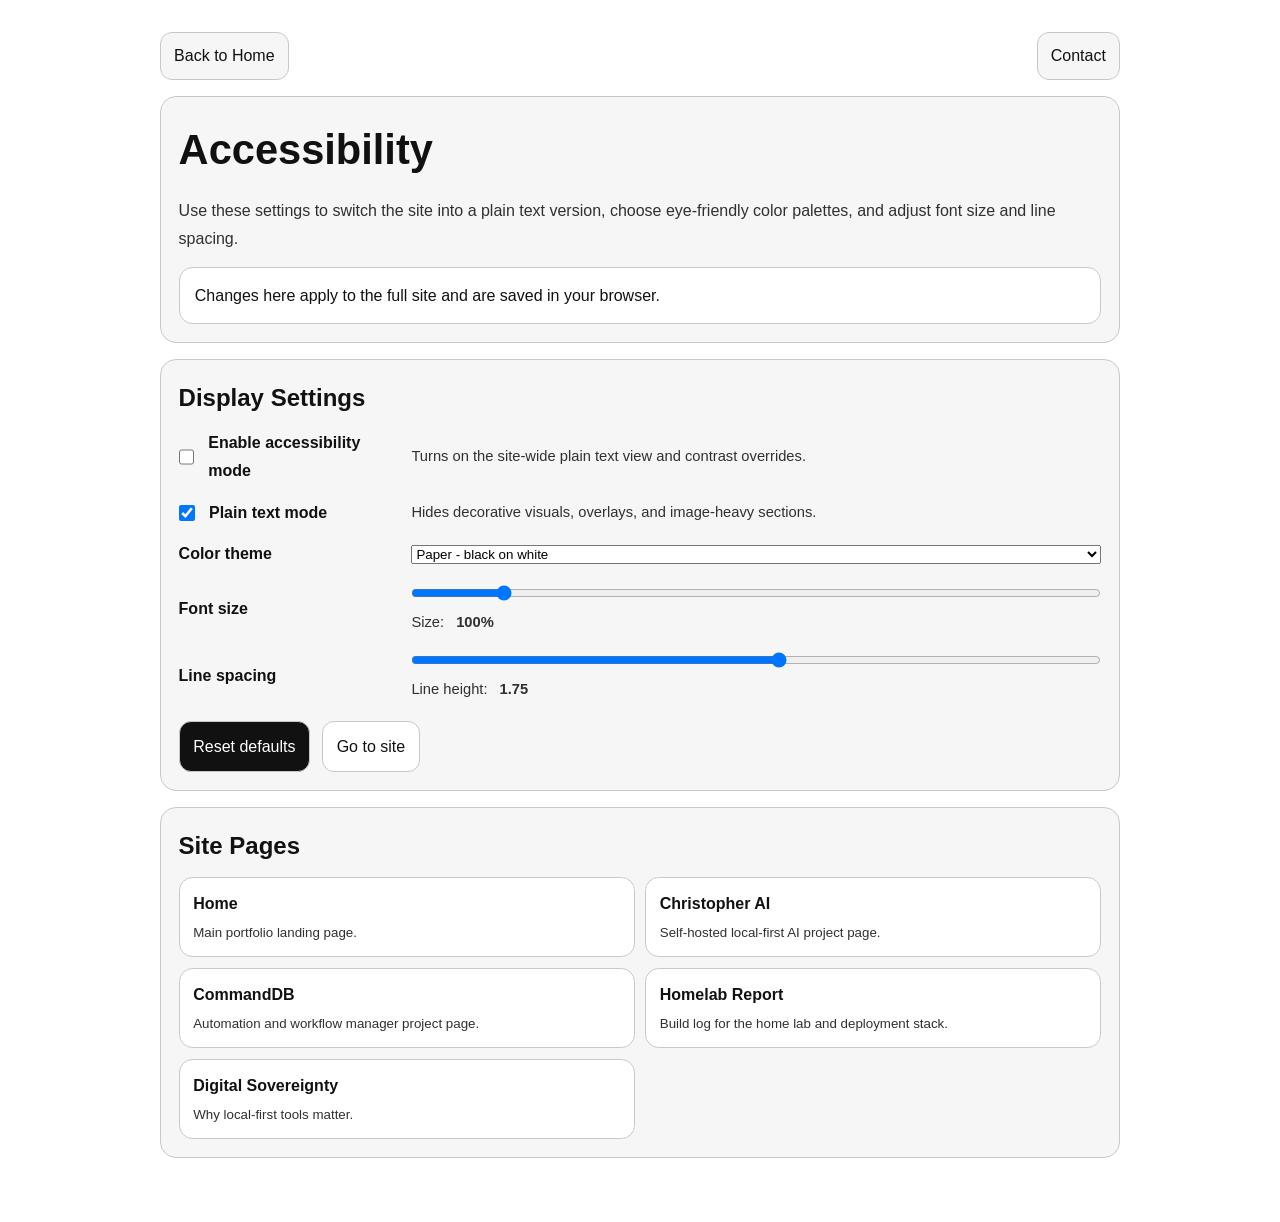
==== accessibility.html @ 6d7f8be4 "Add site accessibility controls" ====
<!DOCTYPE html>
<html lang="en">
<head>
    <meta charset="UTF-8">
    <meta name="viewport" content="width=device-width, initial-scale=1.0">
    <title>Accessibility | Hexoden.dev</title>
    <meta name="description" content="Accessibility settings for the Hexoden portfolio, including plain text mode, color themes, and font size controls.">
    <script src="accessibility.js"></script>
    <style>
        :root {
            --bg: #ffffff;
            --surface: #f6f6f6;
            --surface-2: #efefef;
            --line: #c8c8c8;
            --text: #111111;
            --muted: #303030;
            --cyan: #0b5cab;
            --amber: #8a5a00;
            --magenta: #7a004f;
            --shadow: none;
        }

        * {
            box-sizing: border-box;
            margin: 0;
            padding: 0;
        }

        html {
            background: var(--bg);
            min-height: 100%;
        }

        body {
            font-family: Arial, Helvetica, sans-serif;
            background: var(--bg);
            color: var(--text);
            min-height: 100vh;
            line-height: 1.75;
        }

        a {
            color: var(--cyan);
        }

        .wrap {
            width: min(960px, 92vw);
            margin: 0 auto;
            padding: 2rem 0 3rem;
        }

        .topbar {
            display: flex;
            justify-content: space-between;
            align-items: center;
            gap: 1rem;
            margin-bottom: 1rem;
            flex-wrap: wrap;
        }

        .back-link {
            display: inline-flex;
            align-items: center;
            gap: 0.4rem;
            padding: 0.55rem 0.82rem;
            border: 1px solid var(--line);
            border-radius: 0.75rem;
            background: var(--surface);
            color: var(--text);
            text-decoration: none;
        }

        .hero,
        .panel {
            background: var(--surface);
            border: 1px solid var(--line);
            border-radius: 1rem;
            padding: 1.1rem;
            margin-bottom: 1rem;
        }

        h1,
        h2,
        h3 {
            font-family: Arial, Helvetica, sans-serif;
            letter-spacing: normal;
            text-transform: none;
            margin-bottom: 0.6rem;
        }

        h1 {
            font-size: clamp(1.8rem, 4vw, 2.6rem);
        }

        p {
            margin-bottom: 0.85rem;
            color: var(--muted);
        }

        .note {
            border: 1px solid var(--line);
            background: #fff;
            border-radius: 0.85rem;
            padding: 0.85rem 0.95rem;
            margin-top: 0.9rem;
        }

        .controls {
            display: grid;
            gap: 0.85rem;
        }

        .control-row {
            display: grid;
            grid-template-columns: 220px 1fr;
            gap: 0.8rem;
            align-items: center;
        }

        label {
            font-weight: 700;
        }

        input[type="range"],
        select {
            width: 100%;
        }

        input[type="checkbox"] {
            width: 1rem;
            height: 1rem;
            margin-right: 0.45rem;
        }

        .toggle-line {
            display: flex;
            align-items: center;
            gap: 0.45rem;
        }

        .values {
            display: flex;
            gap: 0.75rem;
            flex-wrap: wrap;
            color: var(--muted);
            font-size: 0.92rem;
        }

        .page-links {
            display: grid;
            grid-template-columns: repeat(2, minmax(220px, 1fr));
            gap: 0.65rem;
            list-style: none;
            padding: 0;
        }

        .page-links li {
            border: 1px solid var(--line);
            border-radius: 0.85rem;
            padding: 0.75rem 0.85rem;
            background: #fff;
        }

        .page-links a {
            display: block;
            font-weight: 700;
            text-decoration: none;
            color: var(--text);
        }

        .page-links small {
            display: block;
            margin-top: 0.2rem;
            color: var(--muted);
        }

        .actions {
            display: flex;
            gap: 0.75rem;
            flex-wrap: wrap;
            margin-top: 0.3rem;
        }

        .button {
            display: inline-flex;
            align-items: center;
            gap: 0.4rem;
            padding: 0.65rem 0.85rem;
            border-radius: 0.75rem;
            border: 1px solid var(--line);
            background: #fff;
            color: var(--text);
            text-decoration: none;
            cursor: pointer;
            font: inherit;
        }

        .button.primary {
            background: var(--text);
            color: var(--bg);
        }

        .grid-two {
            display: grid;
            grid-template-columns: repeat(2, minmax(240px, 1fr));
            gap: 1rem;
        }

        @media (max-width: 760px) {
            .grid-two,
            .page-links {
                grid-template-columns: 1fr;
            }

            .control-row {
                grid-template-columns: 1fr;
            }
        }
    </style>
</head>
<body>
    <main class="wrap">
        <div class="topbar">
            <a class="back-link" href="index.html">Back to Home</a>
            <a class="back-link" href="index.html#contact">Contact</a>
        </div>

        <section class="hero">
            <h1>Accessibility</h1>
            <p>Use these settings to switch the site into a plain text version, choose eye-friendly color palettes, and adjust font size and line spacing.</p>
            <div class="note">Changes here apply to the full site and are saved in your browser.</div>
        </section>

        <section class="panel">
            <h2>Display Settings</h2>
            <div class="controls">
                <div class="control-row">
                    <label class="toggle-line" for="accessibility-enabled">
                        <input id="accessibility-enabled" type="checkbox">
                        Enable accessibility mode
                    </label>
                    <div class="values">Turns on the site-wide plain text view and contrast overrides.</div>
                </div>

                <div class="control-row">
                    <label class="toggle-line" for="accessibility-plain-text">
                        <input id="accessibility-plain-text" type="checkbox">
                        Plain text mode
                    </label>
                    <div class="values">Hides decorative visuals, overlays, and image-heavy sections.</div>
                </div>

                <div class="control-row">
                    <label for="accessibility-theme">Color theme</label>
                    <select id="accessibility-theme">
                        <option value="paper">Paper - black on white</option>
                        <option value="sepia">Sepia - softer contrast</option>
                        <option value="contrast">High contrast - white on black</option>
                        <option value="dusk">Night - softer dark palette</option>
                    </select>
                </div>

                <div class="control-row">
                    <label for="accessibility-font-size">Font size</label>
                    <div>
                        <input id="accessibility-font-size" type="range" min="0.9" max="1.7" step="0.05" value="1">
                        <div class="values"><span>Size:</span> <strong id="accessibility-font-size-value">100%</strong></div>
                    </div>
                </div>

                <div class="control-row">
                    <label for="accessibility-line-height">Line spacing</label>
                    <div>
                        <input id="accessibility-line-height" type="range" min="1.35" max="2.1" step="0.05" value="1.75">
                        <div class="values"><span>Line height:</span> <strong id="accessibility-line-height-value">1.75</strong></div>
                    </div>
                </div>

                <div class="actions">
                    <button class="button primary" id="accessibility-reset" type="button">Reset defaults</button>
                    <a class="button" href="index.html">Go to site</a>
                </div>
            </div>
        </section>

        <section class="panel">
            <h2>Site Pages</h2>
            <ul class="page-links">
                <li>
                    <a href="index.html">Home</a>
                    <small>Main portfolio landing page.</small>
                </li>
                <li>
                    <a href="christopher-ai-project.html">Christopher AI</a>
                    <small>Self-hosted local-first AI project page.</small>
                </li>
                <li>
                    <a href="commanddb-project.html">CommandDB</a>
                    <small>Automation and workflow manager project page.</small>
                </li>
                <li>
                    <a href="homelab-report.html">Homelab Report</a>
                    <small>Build log for the home lab and deployment stack.</small>
                </li>
                <li>
                    <a href="digital-sovereignty-report.html">Digital Sovereignty</a>
                    <small>Why local-first tools matter.</small>
                </li>
            </ul>
        </section>
    </main>

    <script>
        if ("serviceWorker" in navigator) {
            window.addEventListener("load", () => {
                navigator.serviceWorker.register("./sw.js").catch(() => {});
            });
        }
    </script>
</body>
</html>
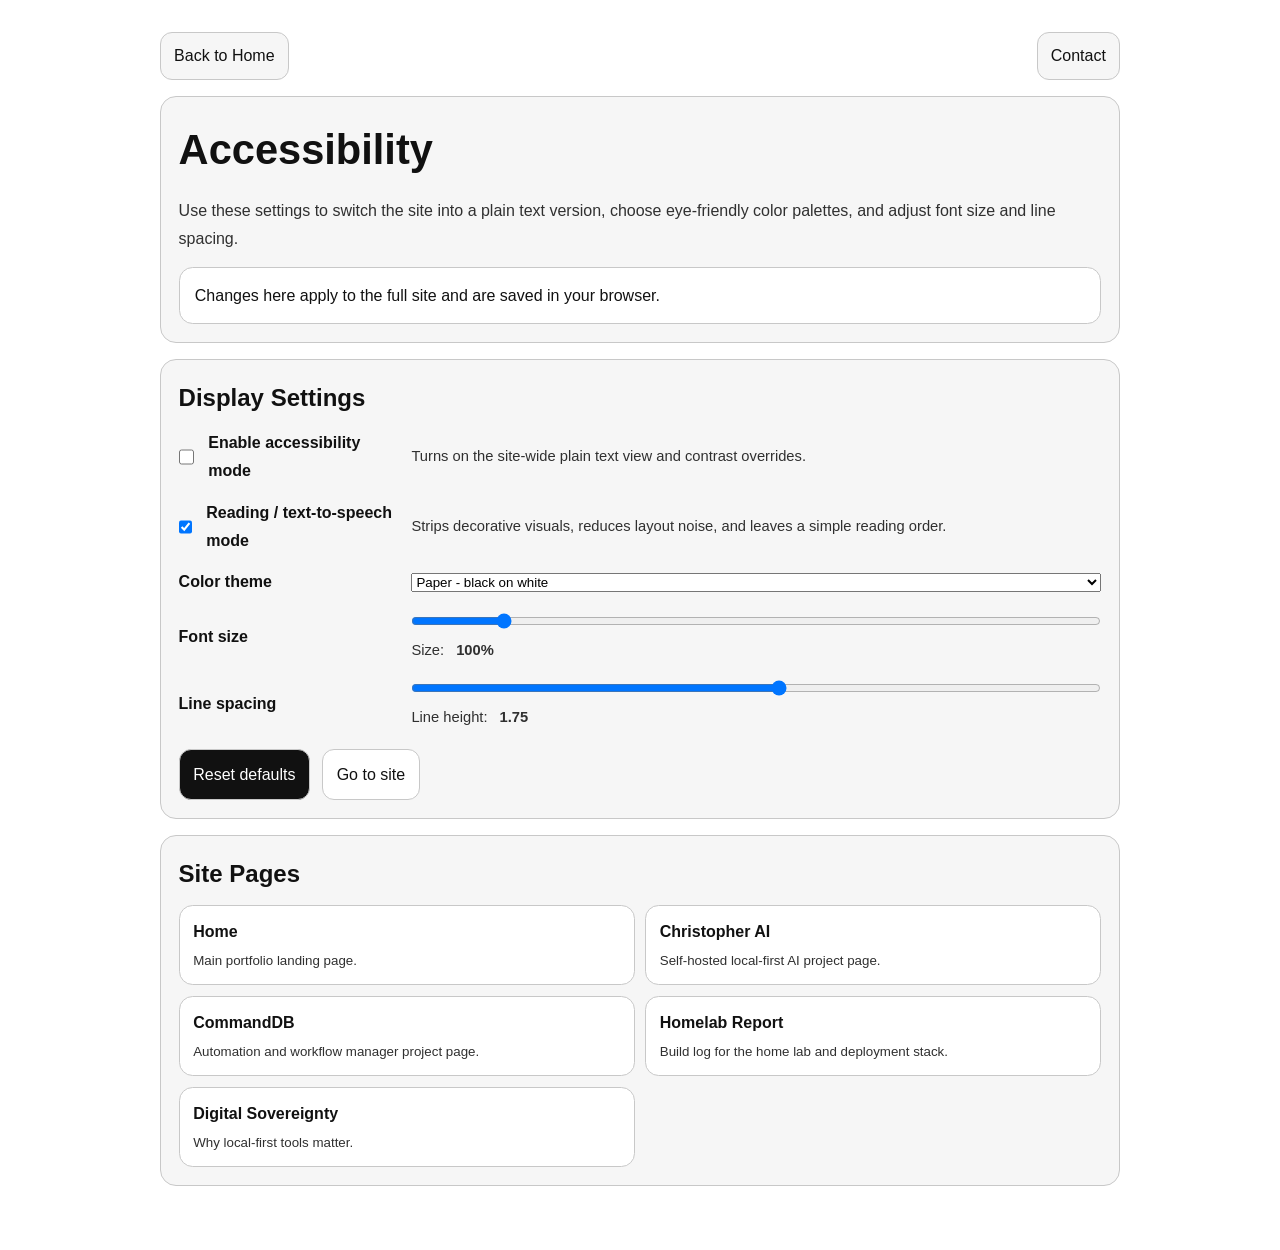
==== commit 89b20414: "Make accessibility mode TTS friendly" ====
--- a/accessibility.html
+++ b/accessibility.html
@@ -218,7 +218,7 @@
         }
     </style>
 </head>
-<body>
+<body data-accessibility-page="settings">
     <main class="wrap">
         <div class="topbar">
             <a class="back-link" href="index.html">Back to Home</a>
@@ -245,9 +245,9 @@
                 <div class="control-row">
                     <label class="toggle-line" for="accessibility-plain-text">
                         <input id="accessibility-plain-text" type="checkbox">
-                        Plain text mode
+                        Reading / text-to-speech mode
                     </label>
-                    <div class="values">Hides decorative visuals, overlays, and image-heavy sections.</div>
+                    <div class="values">Strips decorative visuals, reduces layout noise, and leaves a simple reading order.</div>
                 </div>
 
                 <div class="control-row">
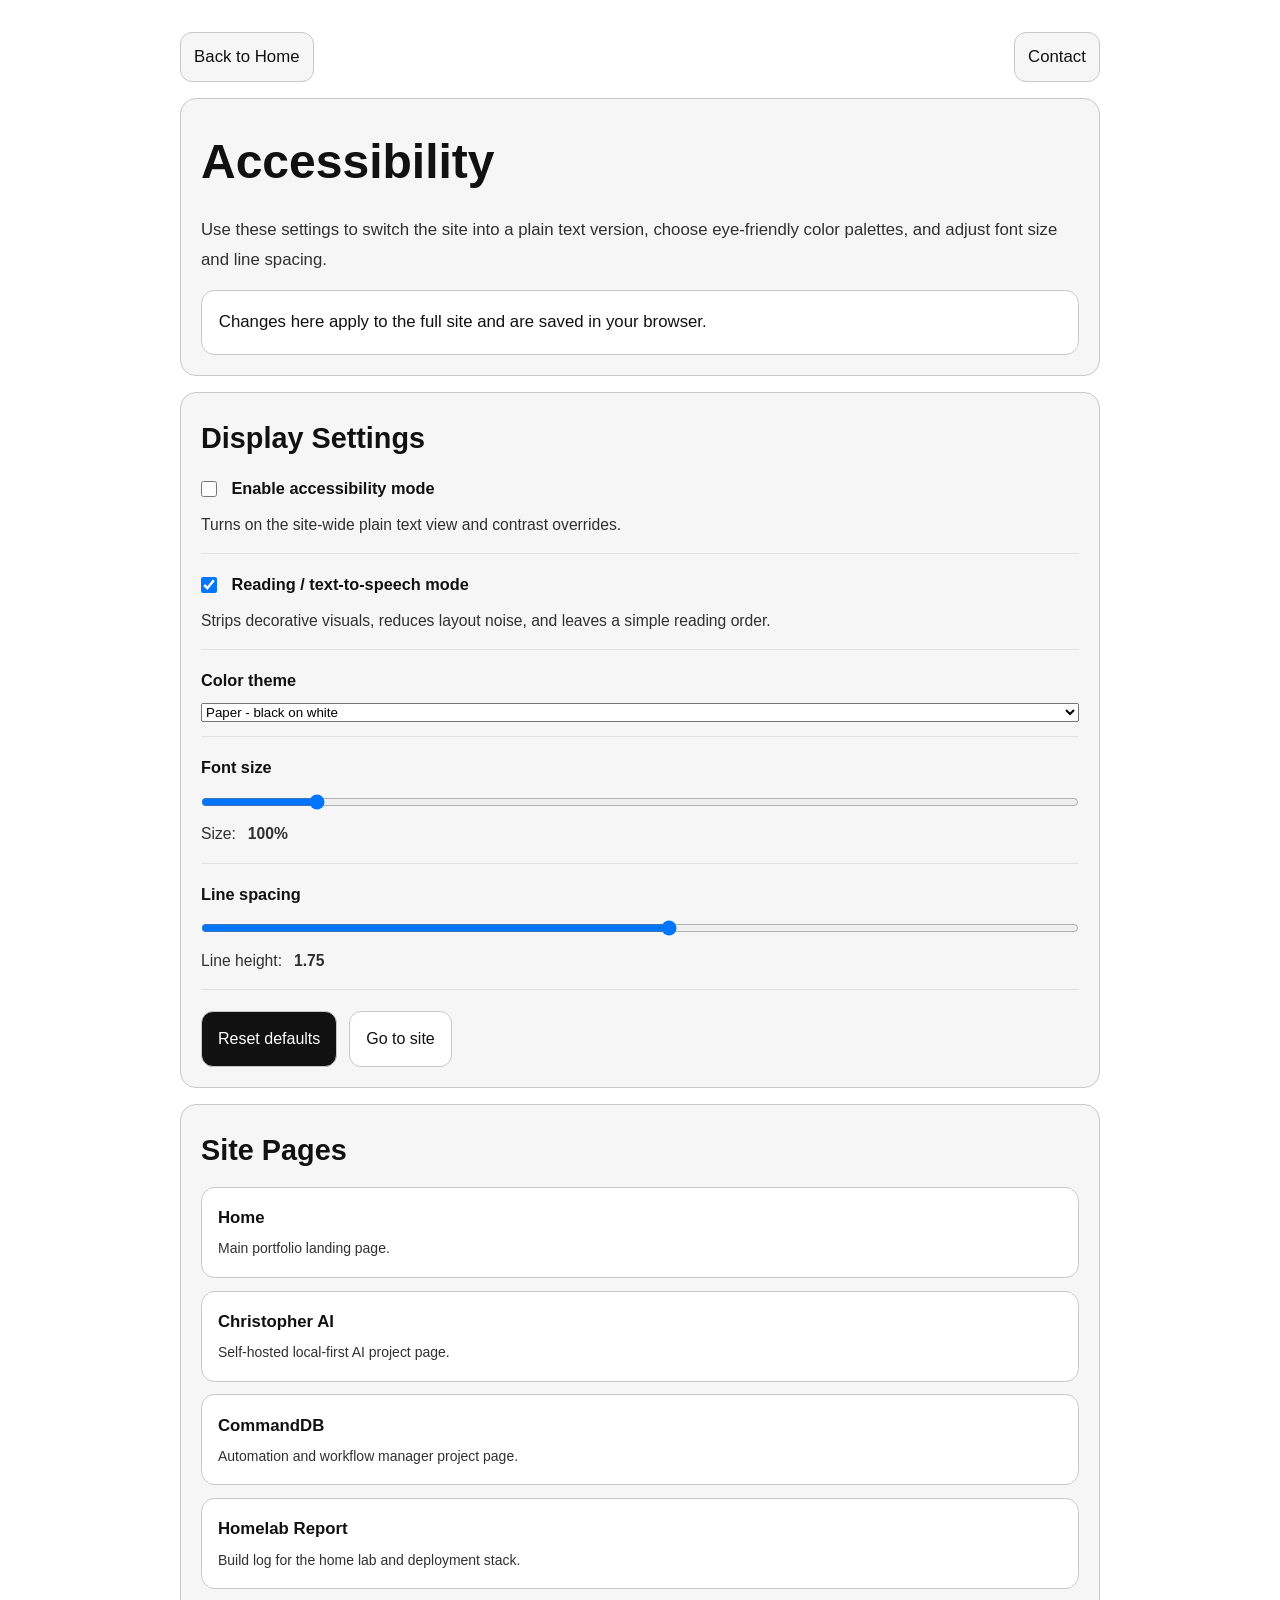
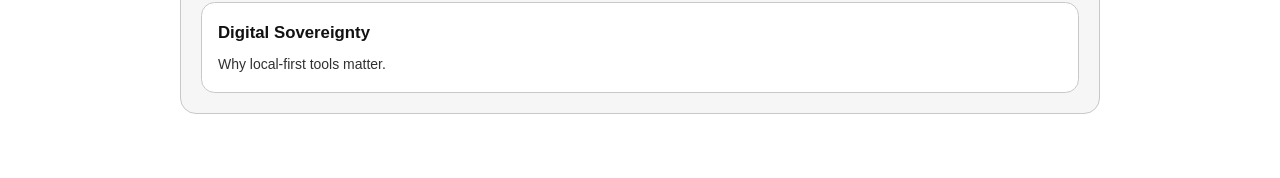
==== commit 28d90c13: "Simplify accessibility settings layout" ====
--- a/accessibility.html
+++ b/accessibility.html
@@ -36,7 +36,8 @@
             background: var(--bg);
             color: var(--text);
             min-height: 100vh;
-            line-height: 1.75;
+            line-height: 1.8;
+            font-size: 1.05rem;
         }
 
         a {
@@ -44,7 +45,7 @@
         }
 
         .wrap {
-            width: min(960px, 92vw);
+            width: min(920px, 92vw);
             margin: 0 auto;
             padding: 2rem 0 3rem;
         }
@@ -75,7 +76,7 @@
             background: var(--surface);
             border: 1px solid var(--line);
             border-radius: 1rem;
-            padding: 1.1rem;
+            padding: 1.25rem;
             margin-bottom: 1rem;
         }
 
@@ -89,11 +90,15 @@
         }
 
         h1 {
-            font-size: clamp(1.8rem, 4vw, 2.6rem);
+            font-size: clamp(2rem, 4.4vw, 3rem);
+        }
+
+        h2 {
+            font-size: clamp(1.3rem, 3vw, 1.8rem);
         }
 
         p {
-            margin-bottom: 0.85rem;
+            margin-bottom: 0.95rem;
             color: var(--muted);
         }
 
@@ -101,24 +106,27 @@
             border: 1px solid var(--line);
             background: #fff;
             border-radius: 0.85rem;
-            padding: 0.85rem 0.95rem;
+            padding: 1rem 1.05rem;
             margin-top: 0.9rem;
         }
 
         .controls {
             display: grid;
-            gap: 0.85rem;
+            gap: 1rem;
         }
 
         .control-row {
             display: grid;
-            grid-template-columns: 220px 1fr;
-            gap: 0.8rem;
-            align-items: center;
+            grid-template-columns: 1fr;
+            gap: 0.45rem;
+            align-items: start;
+            padding-bottom: 0.9rem;
+            border-bottom: 1px solid rgba(0, 0, 0, 0.08);
         }
 
         label {
             font-weight: 700;
+            font-size: 1.02rem;
         }
 
         input[type="range"],
@@ -136,6 +144,7 @@
             display: flex;
             align-items: center;
             gap: 0.45rem;
+            flex-wrap: wrap;
         }
 
         .values {
@@ -143,13 +152,13 @@
             gap: 0.75rem;
             flex-wrap: wrap;
             color: var(--muted);
-            font-size: 0.92rem;
+            font-size: 0.98rem;
         }
 
         .page-links {
             display: grid;
-            grid-template-columns: repeat(2, minmax(220px, 1fr));
-            gap: 0.65rem;
+            grid-template-columns: 1fr;
+            gap: 0.8rem;
             list-style: none;
             padding: 0;
         }
@@ -157,7 +166,7 @@
         .page-links li {
             border: 1px solid var(--line);
             border-radius: 0.85rem;
-            padding: 0.75rem 0.85rem;
+            padding: 0.95rem 1rem;
             background: #fff;
         }
 
@@ -185,7 +194,7 @@
             display: inline-flex;
             align-items: center;
             gap: 0.4rem;
-            padding: 0.65rem 0.85rem;
+            padding: 0.8rem 1rem;
             border-radius: 0.75rem;
             border: 1px solid var(--line);
             background: #fff;
@@ -193,6 +202,7 @@
             text-decoration: none;
             cursor: pointer;
             font: inherit;
+            font-size: 1rem;
         }
 
         .button.primary {
@@ -200,19 +210,8 @@
             color: var(--bg);
         }
 
-        .grid-two {
-            display: grid;
-            grid-template-columns: repeat(2, minmax(240px, 1fr));
-            gap: 1rem;
-        }
-
         @media (max-width: 760px) {
-            .grid-two,
             .page-links {
-                grid-template-columns: 1fr;
-            }
-
-            .control-row {
                 grid-template-columns: 1fr;
             }
         }
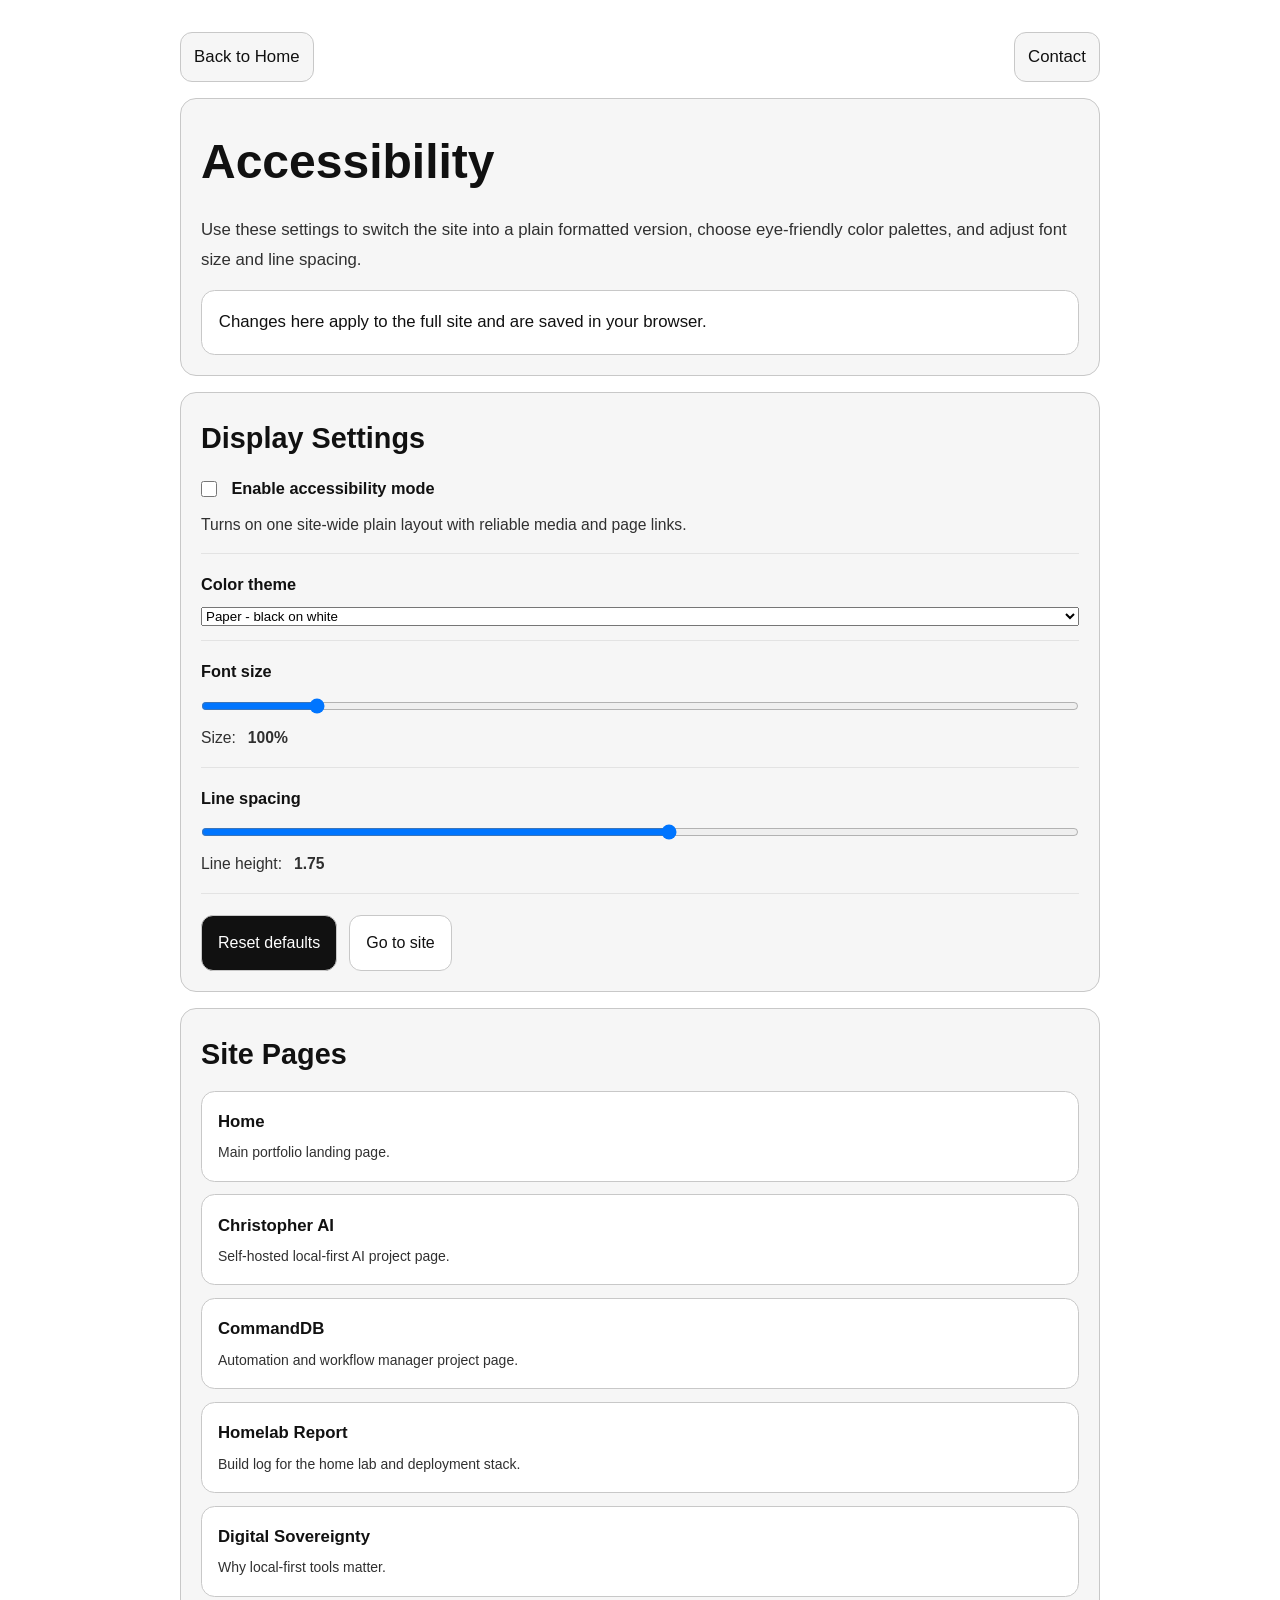
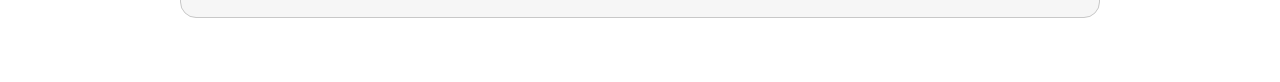
==== commit a66d3986: "Simplify accessibility to single plain mode" ====
--- a/accessibility.html
+++ b/accessibility.html
@@ -4,7 +4,7 @@
     <meta charset="UTF-8">
     <meta name="viewport" content="width=device-width, initial-scale=1.0">
     <title>Accessibility | Hexoden.dev</title>
-    <meta name="description" content="Accessibility settings for the Hexoden portfolio, including plain text mode, color themes, and font size controls.">
+    <meta name="description" content="Accessibility settings for the Hexoden portfolio, including plain formatting, color themes, and text sizing controls.">
     <script src="accessibility.js"></script>
     <style>
         :root {
@@ -226,7 +226,7 @@
 
         <section class="hero">
             <h1>Accessibility</h1>
-            <p>Use these settings to switch the site into a plain text version, choose eye-friendly color palettes, and adjust font size and line spacing.</p>
+            <p>Use these settings to switch the site into a plain formatted version, choose eye-friendly color palettes, and adjust font size and line spacing.</p>
             <div class="note">Changes here apply to the full site and are saved in your browser.</div>
         </section>
 
@@ -238,15 +238,7 @@
                         <input id="accessibility-enabled" type="checkbox">
                         Enable accessibility mode
                     </label>
-                    <div class="values">Turns on the site-wide plain text view and contrast overrides.</div>
-                </div>
-
-                <div class="control-row">
-                    <label class="toggle-line" for="accessibility-plain-text">
-                        <input id="accessibility-plain-text" type="checkbox">
-                        Reading / text-to-speech mode
-                    </label>
-                    <div class="values">Strips decorative visuals, reduces layout noise, and leaves a simple reading order.</div>
+                    <div class="values">Turns on one site-wide plain layout with reliable media and page links.</div>
                 </div>
 
                 <div class="control-row">
